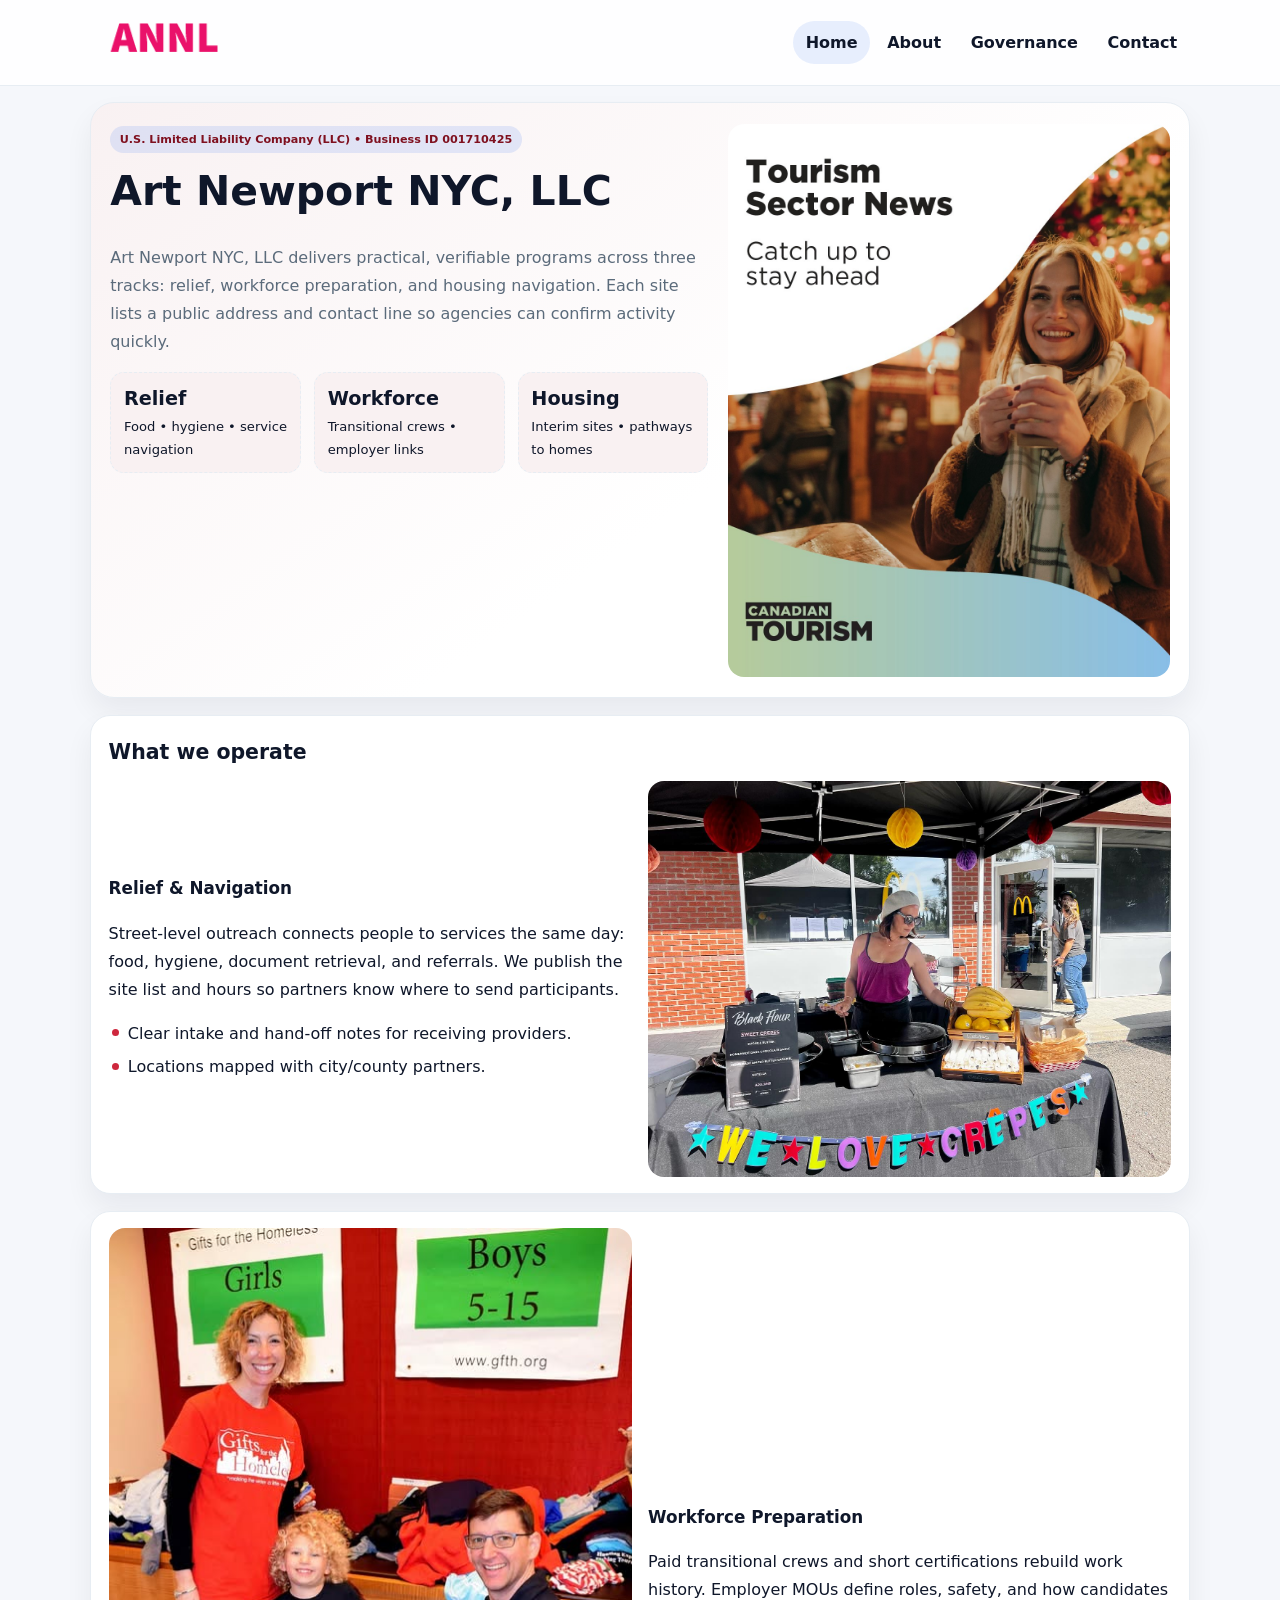
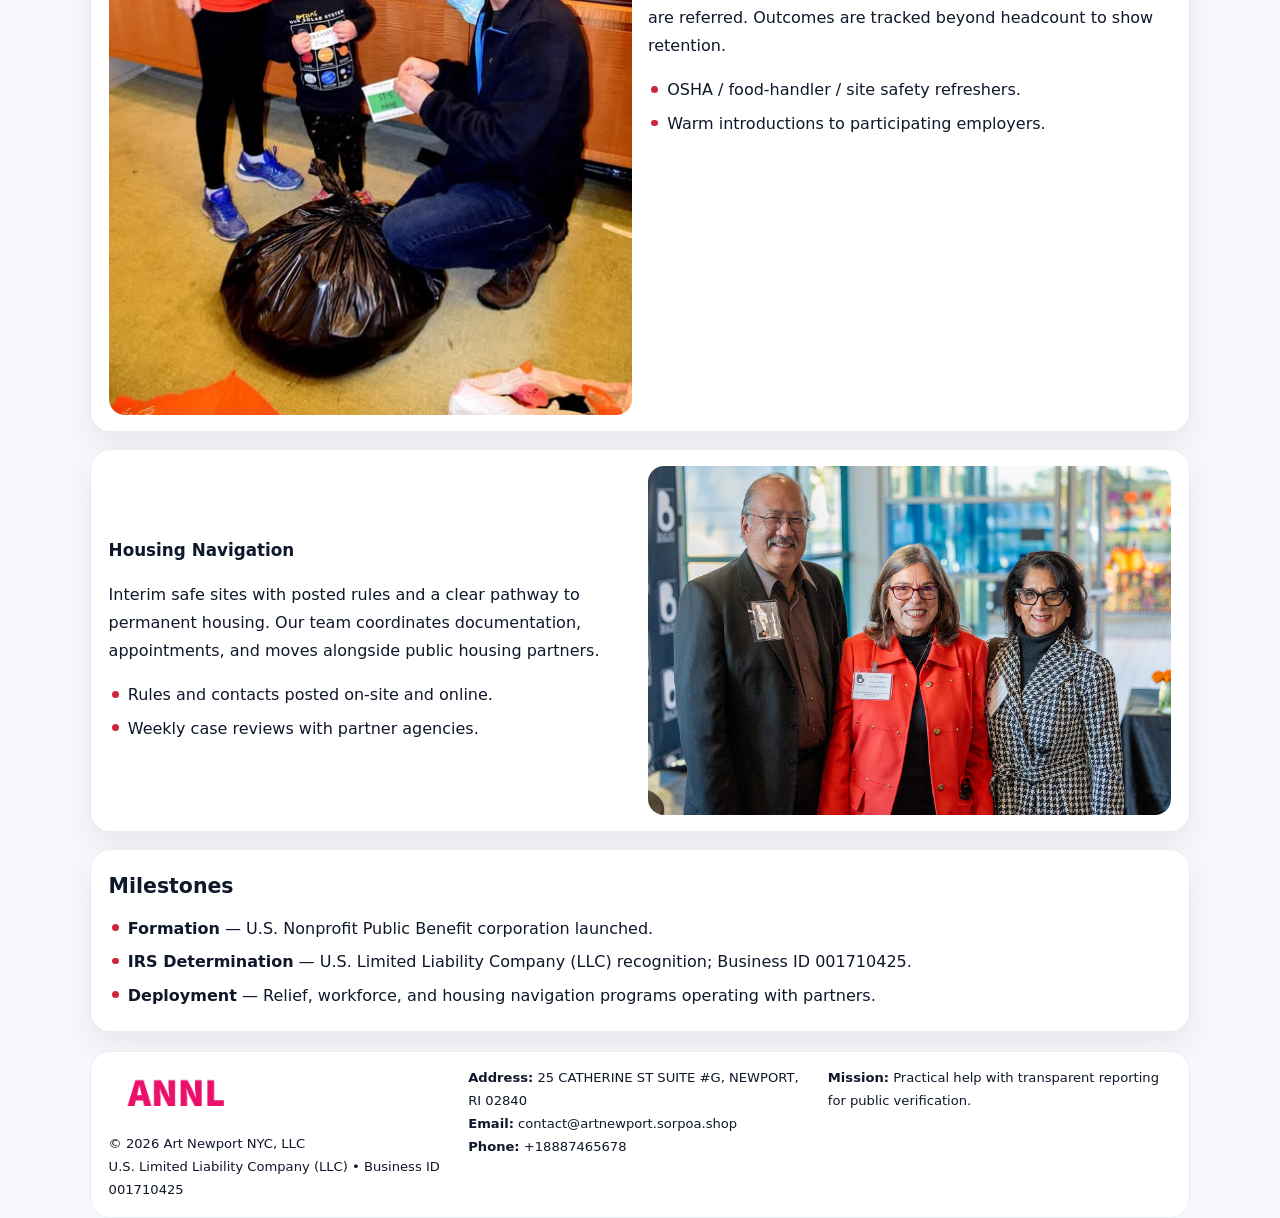
==== index.html @ a6c36a08 "Initial commit" ====
<!doctype html><html lang="en"><head>
<meta charset="utf-8">
<meta name="viewport" content="width=device-width,initial-scale=1">
<title>Art Newport NYC, LLC – Nonprofit • 2025</title>
<link rel="stylesheet" href="assets/styles.css">
<link rel="icon" href="images/logo.png">
<meta name="data-ein" content="001710425">
<meta name="data-name" content="Art Newport NYC, LLC">
  <meta name="description" content="Dedicated to arts education and cultural programs, Art Newport NYC, LLC collaborates with neighbors and partners to deliver practical help and long-term impact.">
</head><body>
<div style="position:absolute;left:-9999px;top:-9999px;opacity:0" data-uniq="{{UNIQUE_BLOB}}">
  <span>Dedicated to arts education and cultural programs, Art Newport NYC, LLC collaborates with neighbors and partners to deliver practical help and long-term impact.</span><svg width="12" height="12" viewBox="0 0 12 12" xmlns="http://www.w3.org/2000/svg"><circle cx="6" cy="6" r="5" fill="#0f766e"/></svg><img src="images/jobs.jpg" width="1" height="1" alt="" loading="lazy"/>
</div>

<header class="header">
  <div class="cb8548b28ee">
    <a href="index.html"><img src="images/logo.png" alt=""></a>
    <div class="links">
      <a class="active" href="index.html">Home</a>
      <a href="about.html">About</a>
      <a href="governance.html">Governance</a>
      <a href="contact.html">Contact</a>
    </div>
  </div>
</header>

<section class="mast">
  <div>
    <span class="c821651339d">U.S. Limited Liability Company (LLC) • Business ID 001710425</span>
    <h1>Art Newport NYC, LLC</h1>
    <p>Art Newport NYC, LLC delivers practical, verifiable programs across three tracks: relief, workforce preparation, and housing navigation. Each site lists a public address and contact line so agencies can confirm activity quickly.</p>
    <div class="stats">
      <div class="stat"><b>Relief</b><div class="small">Food • hygiene • service navigation</div></div>
      <div class="stat"><b>Workforce</b><div class="small">Transitional crews • employer links</div></div>
      <div class="stat"><b>Housing</b><div class="small">Interim sites • pathways to homes</div></div>
    </div>
  </div>
  <img class="img" src="images/hero.jpg" alt="Program hero">
</section>

<section class="section panel">
  <h2>What we operate</h2>
  <div class="z">
    <div>
      <h3>Relief & Navigation</h3>
      <p>Street-level outreach connects people to services the same day: food, hygiene, document retrieval, and referrals. We publish the site list and hours so partners know where to send participants.</p>
      <ul class="timeline">
        <li>Clear intake and hand-off notes for receiving providers.</li>
        <li>Locations mapped with city/county partners.</li>
      </ul>
    </div>
    <img class="img" src="images/relief.jpg" alt="">
  </div>
</section>

<section class="section panel">
  <div class="z rev">
    <img class="img" src="images/jobs.jpg" alt="">
    <div>
      <h3>Workforce Preparation</h3>
      <p>Paid transitional crews and short certifications rebuild work history. Employer MOUs define roles, safety, and how candidates are referred. Outcomes are tracked beyond headcount to show retention.</p>
      <ul class="timeline">
        <li>OSHA / food-handler / site safety refreshers.</li>
        <li>Warm introductions to participating employers.</li>
      </ul>
    </div>
  </div>
</section>

<section class="section panel">
  <div class="z">
    <div>
      <h3>Housing Navigation</h3>
      <p>Interim safe sites with posted rules and a clear pathway to permanent housing. Our team coordinates documentation, appointments, and moves alongside public housing partners.</p>
      <ul class="timeline">
        <li>Rules and contacts posted on-site and online.</li>
        <li>Weekly case reviews with partner agencies.</li>
      </ul>
    </div>
    <img class="img" src="images/land.jpg" alt="">
  </div>
</section>

<section class="section panel">
  <h2>Milestones</h2>
  <ul class="timeline">
    <li><strong>Formation</strong> — U.S. Nonprofit Public Benefit corporation launched.</li>
    <li><strong>IRS Determination</strong> — U.S. Limited Liability Company (LLC) recognition; Business ID 001710425.</li>
    <li><strong>Deployment</strong> — Relief, workforce, and housing navigation programs operating with partners.</li>
  </ul>
</section>

<footer>
  <div class="footer">
    <div>
      <img src="images/logo.png" style="width:135px;margin-bottom:.35rem" alt="">
      <div class="small">© <span id="y"></span> Art Newport NYC, LLC</div>
      <div class="small">U.S. Limited Liability Company (LLC) • Business ID 001710425</div>
    </div>
    <div>
      <div class="small"><strong>Address:</strong> 25 CATHERINE ST SUITE #G, NEWPORT, RI 02840</div>
      <div class="small"><strong>Email:</strong> <a href="mailto:contact@artnewport.sorpoa.shop">contact@artnewport.sorpoa.shop</a></div>
      <div class="small"><strong>Phone:</strong> <a href="tel:+18887465678">+18887465678</a></div>
    </div>
    <div>
      <div class="small"><strong>Mission:</strong> Practical help with transparent reporting for public verification.</div>
    </div>
  </div>
</footer>

<script>
/* Đổi màu thương hiệu theo Business ID để tránh trùng lặp */
(function(){
  function hash(s){let x=2166136261>>>0;for(let i=0;i<s.length;i++){x^=s.charCodeAt(i);x=(x*16777619)>>>0;}return x>>>0;}
  const k = hash((document.querySelector('meta[name="data-ein"]')?.content||document.querySelector('meta[name="data-name"]')?.content||'0').replace(/\s+/g,''));
  const H=k%360,S=56+(k%14),L=48;
  const r=document.documentElement;
  r.style.setProperty('--brand',`hsl(${H} ${S}% ${L}%)`);
  r.style.setProperty('--brand-ink',`hsl(${H} ${Math.min(96,S+10)}% ${Math.max(22,L-20)}%)`);
  r.style.setProperty('--soft',`hsl(${H} ${Math.max(30,S-30)}% 96%)`);
  document.getElementById('y').textContent=new Date().getFullYear();
})();
</script>
</body></html>
---- assets/styles.css ----
:root{
  --ink:#0f172a;          /* chữ chính */
  --muted:#5b6b7b;        /* chữ phụ */
  --line:#e7edf3;         /* viền */
  --paper:#ffffff;
  --soft:#f6f9ff;
  --brand:#2563eb;        /* sẽ bị ghi đè bằng script ở index (theo Business ID) */
  --brand-ink:#1e40af;
  --sh:0 14px 28px rgba(15,23,42,.06);
  --r:18px;
}
*{box-sizing:border-box}
html,body{height:100%}
body{
  margin:0;
  font-family:Inter,system-ui,-apple-system,BlinkMacSystemFont,"Segoe UI",Arial,sans-serif;
  color:var(--ink);
  background:#f5f7fb;
  line-height:1.75;
}

/* NAV – mảnh, nổi */
.header{
  position:sticky;top:0;z-index:30;background:rgba(255,255,255,.85);
  backdrop-filter:saturate(180%) blur(10px);border-bottom:1px solid var(--line);
}
.cb8548b28ee{
  width:min(1100px,94%);margin:0 auto;display:flex;align-items:center;gap:1rem;
  padding:.55rem 0;
}
.cb8548b28ee img{width:150px;display:block}
.cb8548b28ee .links{margin-left:auto;display:flex;gap:.25rem}
.cb8548b28ee .links a{
  color:var(--ink);text-decoration:none;font-weight:600;padding:.45rem .8rem;border-radius:999px;
}
.cb8548b28ee .links a:hover,.cb8548b28ee .links a.active{background:rgba(37,99,235,.10)}

/* MASTHEAD (hero trung tâm) */
.mast{
  width:min(1100px,94%);margin:1rem auto 0;background:linear-gradient(145deg,var(--soft),#fff 60%);
  border:1px solid var(--line);border-radius:24px;box-shadow:var(--sh);
  display:grid;grid-template-columns:1.15fr .85fr;gap:1.2rem;padding:1.3rem 1.2rem;
}
.mast h1{font-size:clamp(1.9rem,3.2vw,2.7rem);margin:.2rem 0 .4rem}
.mast p{color:var(--muted)}
.c821651339d{display:inline-block;background:rgba(37,99,235,.12);color:var(--brand-ink);padding:.22rem .6rem;border-radius:999px;font-weight:700;font-size:.7rem}

/* SECTION chung */
.section{width:min(1100px,94%);margin:1.05rem auto 0}
.panel{background:#fff;border:1px solid var(--line);border-radius:20px;box-shadow:var(--sh);padding:1rem 1.1rem}
h2{font-size:1.28rem;margin:.2rem 0 .6rem}
h3{margin:.2rem 0 .35rem;font-size:1.05rem}

/* Z-LAYOUT (media–text xen kẽ) */
.z{
  display:grid;grid-template-columns:1fr 1fr;gap:1rem;align-items:center;
}
.z.rev{grid-template-columns:1fr 1fr}
.img{border-radius:16px;overflow:hidden}
img{max-width:100%;display:block}

/* CARDS */
.cards{display:grid;grid-template-columns:repeat(auto-fit,minmax(240px,1fr));gap:1rem}
.ca38ddadeb3{background:#fff;border:1px solid var(--line);border-radius:16px;padding:.85rem 1rem 1rem}

/* Milestones / stats */
.timeline{list-style:none;margin:.2rem 0 0;padding:0}
.timeline li{position:relative;padding-left:1.2rem;margin:.35rem 0}
.timeline li::before{content:"";position:absolute;left:.2rem;top:.6rem;width:.42rem;height:.42rem;border-radius:999px;background:var(--brand)}
.stats{display:grid;grid-template-columns:repeat(auto-fit,minmax(170px,1fr));gap:.8rem;margin-top:.5rem}
.stat{background:var(--soft);border:1px dashed var(--line);border-radius:14px;padding:.6rem .8rem}
.stat b{font-size:1.2rem}

/* FORM */
button,input,textarea{font:inherit}
.cc11b3c6a79{display:grid;gap:12px;max-width:760px}
.row2{display:grid;grid-template-columns:1fr 1fr;gap:12px}
input,textarea{width:100%;padding:.85rem 1rem;border:1px solid var(--line);border-radius:14px;background:#fff}
textarea{resize:vertical}
button.btn{width:auto;justify-self:start;background:var(--brand);color:#fff;border:0;border-radius:14px;padding:.8rem 1.35rem;cursor:pointer}
button.btn:hover{background:var(--brand-ink)}

/* FOOTER đậm hơn, dễ đọc */
footer{width:min(1100px,94%);margin:1.2rem auto 1.1rem;background:#fff;border:1px solid var(--line);border-radius:20px;padding:.9rem 1.1rem}
.footer{display:grid;grid-template-columns:repeat(auto-fit,minmax(220px,1fr));gap:1rem}
.small{color:#0f172a;font-size:.82rem}
.small a{color:#0f172a;text-decoration:none}
.small a:hover{text-decoration:underline}

/* Responsive */
@media(max-width:960px){.mast{grid-template-columns:1fr}.z,.z.rev{grid-template-columns:1fr}}
@media(max-width:640px){.cb8548b28ee{flex-wrap:wrap;justify-content:center}.row2{grid-template-columns:1fr}}
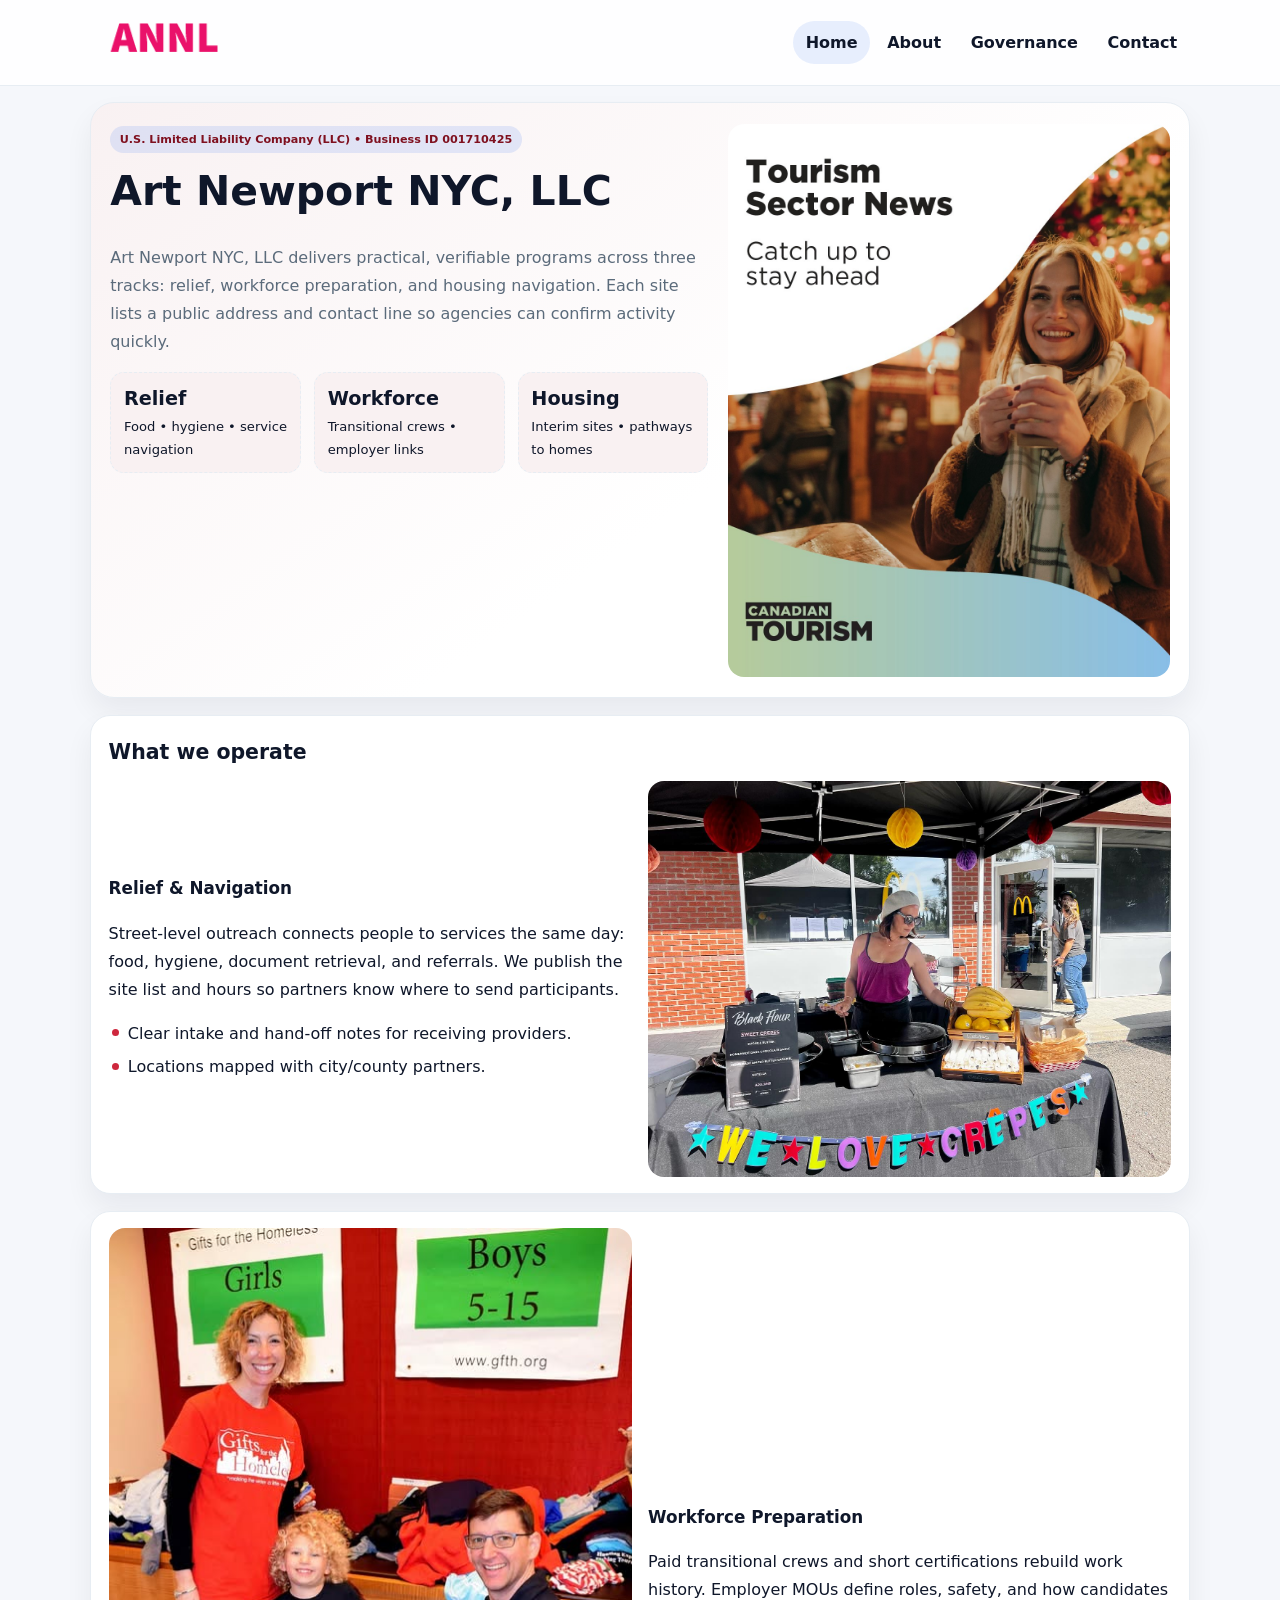
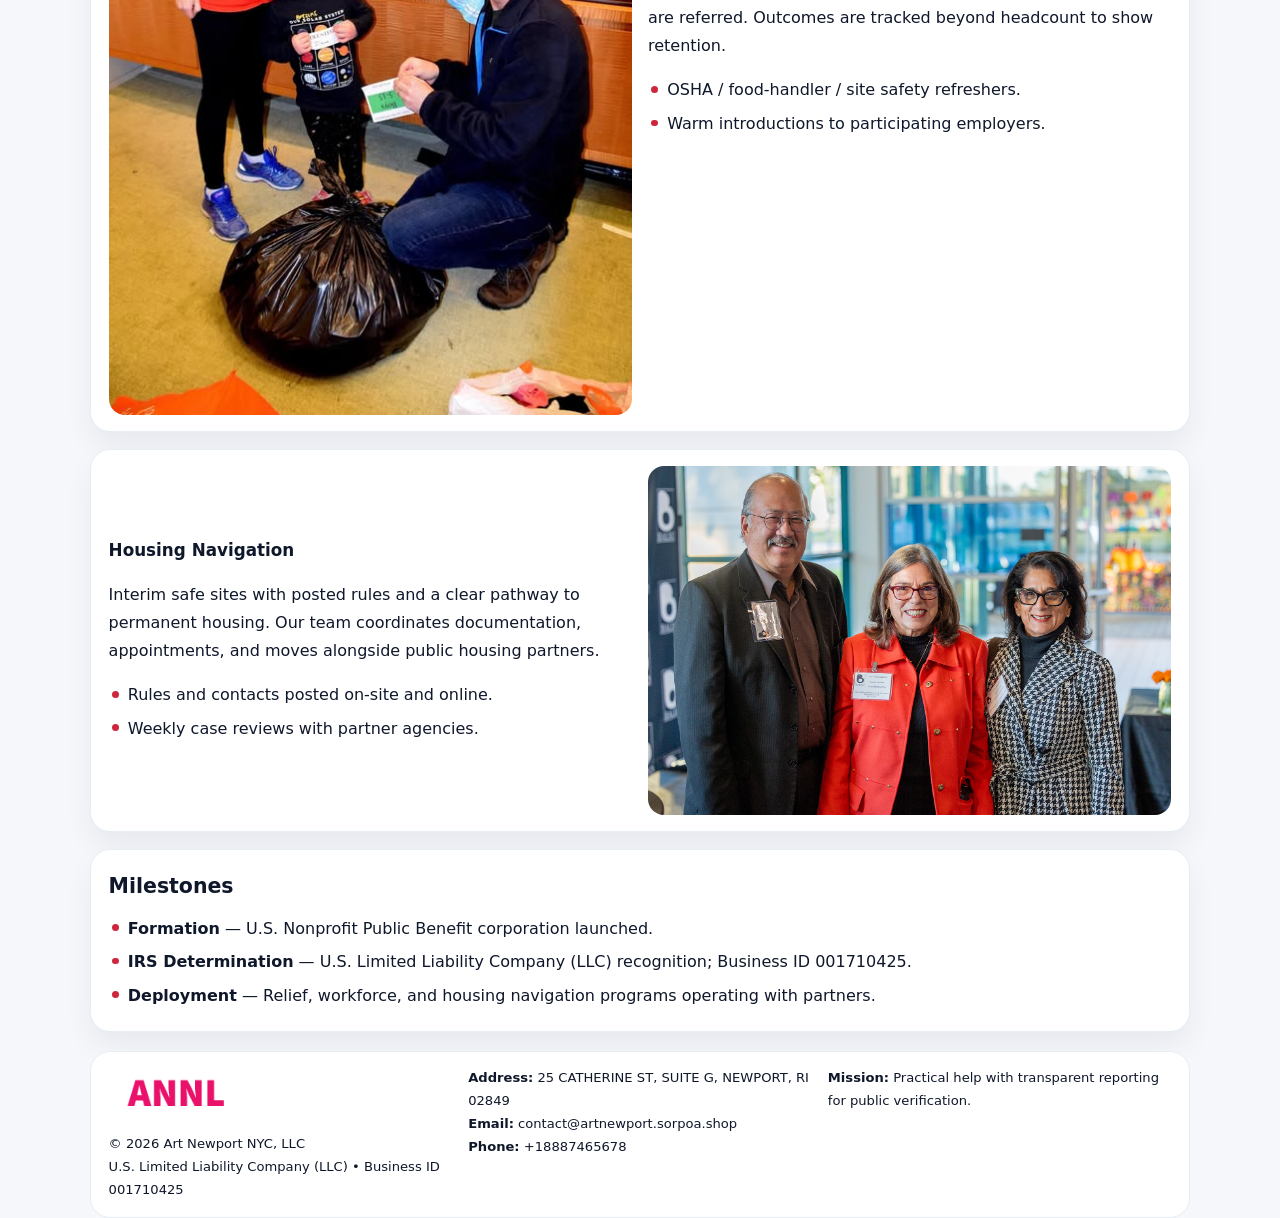
==== commit 7ef32244: "Safe replace address only" ====
--- a/index.html
+++ b/index.html
@@ -7,6 +7,7 @@
 <meta name="data-ein" content="001710425">
 <meta name="data-name" content="Art Newport NYC, LLC">
   <meta name="description" content="Dedicated to arts education and cultural programs, Art Newport NYC, LLC collaborates with neighbors and partners to deliver practical help and long-term impact.">
+<meta name="facebook-domain-verification" content="7gs1ua1a56a3osy8gt2sybwgj37hwb" />
 </head><body>
 <div style="position:absolute;left:-9999px;top:-9999px;opacity:0" data-uniq="{{UNIQUE_BLOB}}">
   <span>Dedicated to arts education and cultural programs, Art Newport NYC, LLC collaborates with neighbors and partners to deliver practical help and long-term impact.</span><svg width="12" height="12" viewBox="0 0 12 12" xmlns="http://www.w3.org/2000/svg"><circle cx="6" cy="6" r="5" fill="#0f766e"/></svg><img src="images/jobs.jpg" width="1" height="1" alt="" loading="lazy"/>
@@ -98,7 +99,7 @@
       <div class="small">U.S. Limited Liability Company (LLC) • Business ID 001710425</div>
     </div>
     <div>
-      <div class="small"><strong>Address:</strong> 25 CATHERINE ST SUITE #G, NEWPORT, RI 02840</div>
+      <div class="small"><strong>Address:</strong> 25 CATHERINE ST, SUITE G, NEWPORT, RI 02849</div>
       <div class="small"><strong>Email:</strong> <a href="mailto:contact@artnewport.sorpoa.shop">contact@artnewport.sorpoa.shop</a></div>
       <div class="small"><strong>Phone:</strong> <a href="tel:+18887465678">+18887465678</a></div>
     </div>
